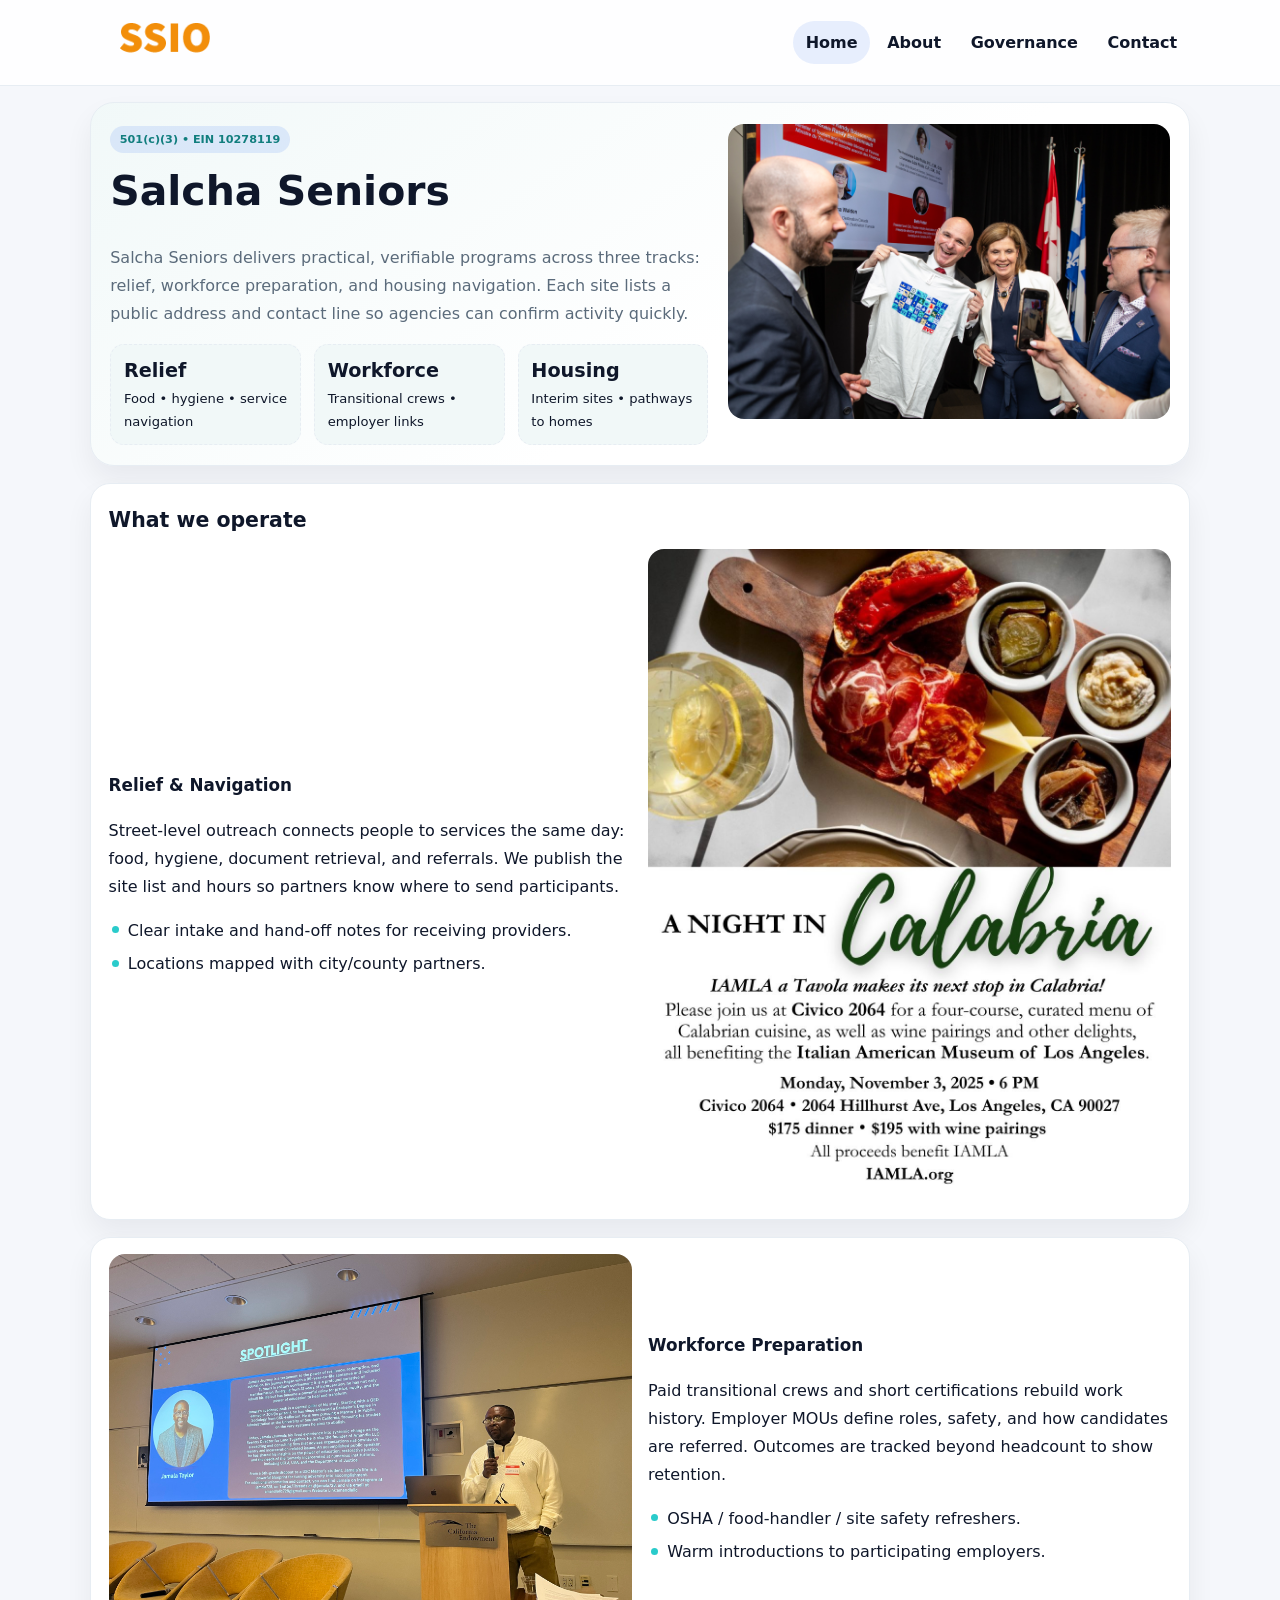
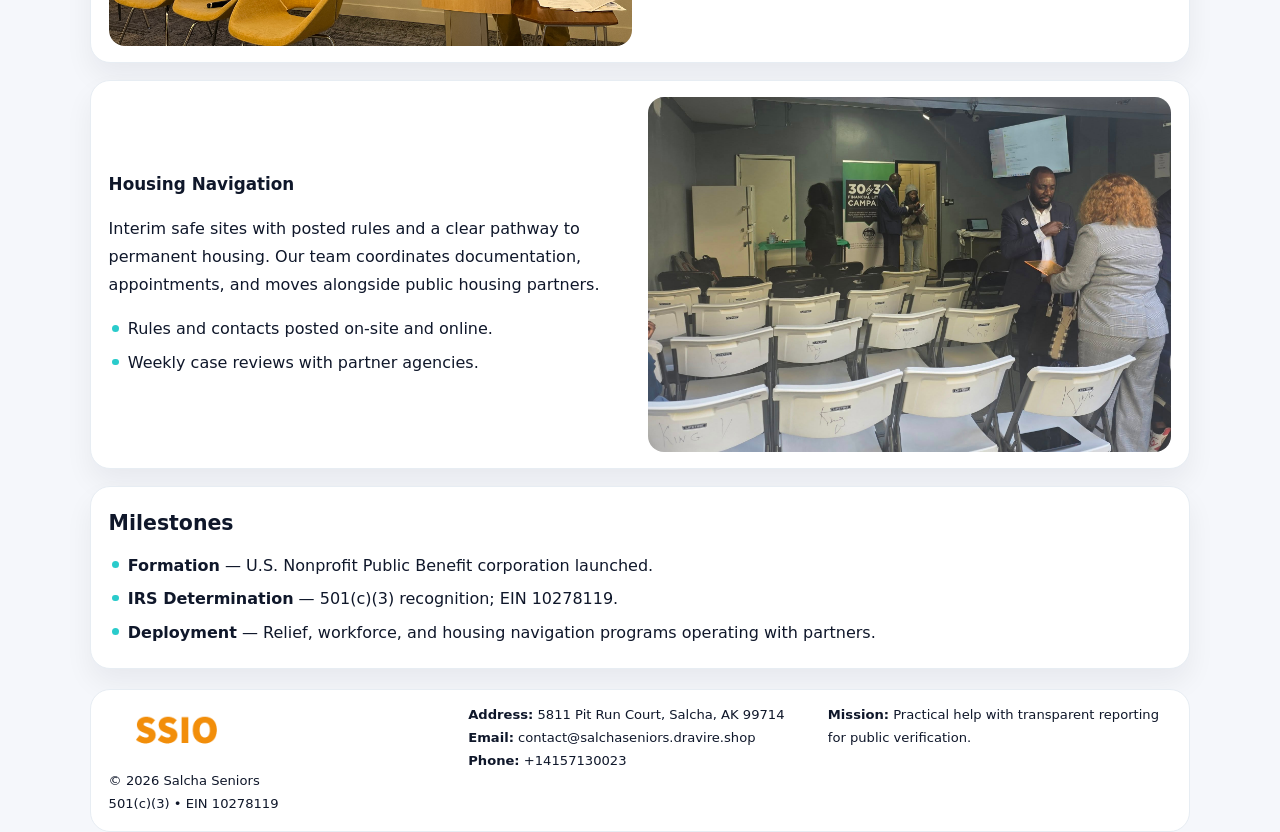
==== index.html @ c4486f15 "Initial commit" ====
<!doctype html><html lang="en"><head>
<meta charset="utf-8">
<meta name="viewport" content="width=device-width,initial-scale=1">
<title>Salcha Seniors – Nonprofit • 2025</title>
<link rel="stylesheet" href="assets/styles.css">
<link rel="icon" href="images/logo.png">
<meta name="data-ein" content="10278119">
<meta name="data-name" content="Salcha Seniors">
  <meta name="description" content="We are a 501(c)(3) organization advancing community services, education, and direct relief through transparent programs, local partnerships, and measurable outcomes.">
</head><body>
<div style="position:absolute;left:-9999px;top:-9999px;opacity:0" data-uniq="{{UNIQUE_BLOB}}">
  <span>We are a 501(c)(3) organization advancing community services, education, and direct relief through transparent programs, local partnerships, and measurable outcomes.</span><svg width="12" height="12" viewBox="0 0 12 12" xmlns="http://www.w3.org/2000/svg"><circle cx="6" cy="6" r="5" fill="#2563eb"/></svg><img src="images/finance.jpg" width="1" height="1" alt="" loading="lazy"/>
</div>

<header class="header">
  <div class="cc2826bc780">
    <a href="index.html"><img src="images/logo.png" alt=""></a>
    <div class="links">
      <a class="active" href="index.html">Home</a>
      <a href="about.html">About</a>
      <a href="governance.html">Governance</a>
      <a href="contact.html">Contact</a>
    </div>
  </div>
</header>

<section class="mast">
  <div>
    <span class="c719d9ce46f">501(c)(3) • EIN 10278119</span>
    <h1>Salcha Seniors</h1>
    <p>Salcha Seniors delivers practical, verifiable programs across three tracks: relief, workforce preparation, and housing navigation. Each site lists a public address and contact line so agencies can confirm activity quickly.</p>
    <div class="stats">
      <div class="stat"><b>Relief</b><div class="small">Food • hygiene • service navigation</div></div>
      <div class="stat"><b>Workforce</b><div class="small">Transitional crews • employer links</div></div>
      <div class="stat"><b>Housing</b><div class="small">Interim sites • pathways to homes</div></div>
    </div>
  </div>
  <img class="img" src="images/hero.jpg" alt="Program hero">
</section>

<section class="section panel">
  <h2>What we operate</h2>
  <div class="z">
    <div>
      <h3>Relief & Navigation</h3>
      <p>Street-level outreach connects people to services the same day: food, hygiene, document retrieval, and referrals. We publish the site list and hours so partners know where to send participants.</p>
      <ul class="timeline">
        <li>Clear intake and hand-off notes for receiving providers.</li>
        <li>Locations mapped with city/county partners.</li>
      </ul>
    </div>
    <img class="img" src="images/relief.jpg" alt="">
  </div>
</section>

<section class="section panel">
  <div class="z rev">
    <img class="img" src="images/jobs.jpg" alt="">
    <div>
      <h3>Workforce Preparation</h3>
      <p>Paid transitional crews and short certifications rebuild work history. Employer MOUs define roles, safety, and how candidates are referred. Outcomes are tracked beyond headcount to show retention.</p>
      <ul class="timeline">
        <li>OSHA / food-handler / site safety refreshers.</li>
        <li>Warm introductions to participating employers.</li>
      </ul>
    </div>
  </div>
</section>

<section class="section panel">
  <div class="z">
    <div>
      <h3>Housing Navigation</h3>
      <p>Interim safe sites with posted rules and a clear pathway to permanent housing. Our team coordinates documentation, appointments, and moves alongside public housing partners.</p>
      <ul class="timeline">
        <li>Rules and contacts posted on-site and online.</li>
        <li>Weekly case reviews with partner agencies.</li>
      </ul>
    </div>
    <img class="img" src="images/land.jpg" alt="">
  </div>
</section>

<section class="section panel">
  <h2>Milestones</h2>
  <ul class="timeline">
    <li><strong>Formation</strong> — U.S. Nonprofit Public Benefit corporation launched.</li>
    <li><strong>IRS Determination</strong> — 501(c)(3) recognition; EIN 10278119.</li>
    <li><strong>Deployment</strong> — Relief, workforce, and housing navigation programs operating with partners.</li>
  </ul>
</section>

<footer>
  <div class="footer">
    <div>
      <img src="images/logo.png" style="width:135px;margin-bottom:.35rem" alt="">
      <div class="small">© <span id="y"></span> Salcha Seniors</div>
      <div class="small">501(c)(3) • EIN 10278119</div>
    </div>
    <div>
      <div class="small"><strong>Address:</strong> 5811 Pit Run Court,
Salcha, AK 99714</div>
      <div class="small"><strong>Email:</strong> <a href="mailto:contact@salchaseniors.dravire.shop">contact@salchaseniors.dravire.shop</a></div>
      <div class="small"><strong>Phone:</strong> <a href="tel:+14157130023">+14157130023</a></div>
    </div>
    <div>
      <div class="small"><strong>Mission:</strong> Practical help with transparent reporting for public verification.</div>
    </div>
  </div>
</footer>

<script>
/* Đổi màu thương hiệu theo EIN để tránh trùng lặp */
(function(){
  function hash(s){let x=2166136261>>>0;for(let i=0;i<s.length;i++){x^=s.charCodeAt(i);x=(x*16777619)>>>0;}return x>>>0;}
  const k = hash((document.querySelector('meta[name="data-ein"]')?.content||document.querySelector('meta[name="data-name"]')?.content||'0').replace(/\s+/g,''));
  const H=k%360,S=56+(k%14),L=48;
  const r=document.documentElement;
  r.style.setProperty('--brand',`hsl(${H} ${S}% ${L}%)`);
  r.style.setProperty('--brand-ink',`hsl(${H} ${Math.min(96,S+10)}% ${Math.max(22,L-20)}%)`);
  r.style.setProperty('--soft',`hsl(${H} ${Math.max(30,S-30)}% 96%)`);
  document.getElementById('y').textContent=new Date().getFullYear();
})();
</script>
</body></html>
---- assets/styles.css ----
:root{
  --ink:#0f172a;          /* chữ chính */
  --muted:#5b6b7b;        /* chữ phụ */
  --line:#e7edf3;         /* viền */
  --paper:#ffffff;
  --soft:#f6f9ff;
  --brand:#2563eb;        /* sẽ bị ghi đè bằng script ở index (theo EIN) */
  --brand-ink:#1e40af;
  --sh:0 14px 28px rgba(15,23,42,.06);
  --r:18px;
}
*{box-sizing:border-box}
html,body{height:100%}
body{
  margin:0;
  font-family:Inter,system-ui,-apple-system,BlinkMacSystemFont,"Segoe UI",Arial,sans-serif;
  color:var(--ink);
  background:#f5f7fb;
  line-height:1.75;
}

/* NAV – mảnh, nổi */
.header{
  position:sticky;top:0;z-index:30;background:rgba(255,255,255,.85);
  backdrop-filter:saturate(180%) blur(10px);border-bottom:1px solid var(--line);
}
.cc2826bc780{
  width:min(1100px,94%);margin:0 auto;display:flex;align-items:center;gap:1rem;
  padding:.55rem 0;
}
.cc2826bc780 img{width:150px;display:block}
.cc2826bc780 .links{margin-left:auto;display:flex;gap:.25rem}
.cc2826bc780 .links a{
  color:var(--ink);text-decoration:none;font-weight:600;padding:.45rem .8rem;border-radius:999px;
}
.cc2826bc780 .links a:hover,.cc2826bc780 .links a.active{background:rgba(37,99,235,.10)}

/* MASTHEAD (hero trung tâm) */
.mast{
  width:min(1100px,94%);margin:1rem auto 0;background:linear-gradient(145deg,var(--soft),#fff 60%);
  border:1px solid var(--line);border-radius:24px;box-shadow:var(--sh);
  display:grid;grid-template-columns:1.15fr .85fr;gap:1.2rem;padding:1.3rem 1.2rem;
}
.mast h1{font-size:clamp(1.9rem,3.2vw,2.7rem);margin:.2rem 0 .4rem}
.mast p{color:var(--muted)}
.c719d9ce46f{display:inline-block;background:rgba(37,99,235,.12);color:var(--brand-ink);padding:.22rem .6rem;border-radius:999px;font-weight:700;font-size:.7rem}

/* SECTION chung */
.section{width:min(1100px,94%);margin:1.05rem auto 0}
.panel{background:#fff;border:1px solid var(--line);border-radius:20px;box-shadow:var(--sh);padding:1rem 1.1rem}
h2{font-size:1.28rem;margin:.2rem 0 .6rem}
h3{margin:.2rem 0 .35rem;font-size:1.05rem}

/* Z-LAYOUT (media–text xen kẽ) */
.z{
  display:grid;grid-template-columns:1fr 1fr;gap:1rem;align-items:center;
}
.z.rev{grid-template-columns:1fr 1fr}
.img{border-radius:16px;overflow:hidden}
img{max-width:100%;display:block}

/* CARDS */
.cards{display:grid;grid-template-columns:repeat(auto-fit,minmax(240px,1fr));gap:1rem}
.cff3948c206{background:#fff;border:1px solid var(--line);border-radius:16px;padding:.85rem 1rem 1rem}

/* Milestones / stats */
.timeline{list-style:none;margin:.2rem 0 0;padding:0}
.timeline li{position:relative;padding-left:1.2rem;margin:.35rem 0}
.timeline li::before{content:"";position:absolute;left:.2rem;top:.6rem;width:.42rem;height:.42rem;border-radius:999px;background:var(--brand)}
.stats{display:grid;grid-template-columns:repeat(auto-fit,minmax(170px,1fr));gap:.8rem;margin-top:.5rem}
.stat{background:var(--soft);border:1px dashed var(--line);border-radius:14px;padding:.6rem .8rem}
.stat b{font-size:1.2rem}

/* FORM */
button,input,textarea{font:inherit}
.cd51f274912{display:grid;gap:12px;max-width:760px}
.row2{display:grid;grid-template-columns:1fr 1fr;gap:12px}
input,textarea{width:100%;padding:.85rem 1rem;border:1px solid var(--line);border-radius:14px;background:#fff}
textarea{resize:vertical}
button.btn{width:auto;justify-self:start;background:var(--brand);color:#fff;border:0;border-radius:14px;padding:.8rem 1.35rem;cursor:pointer}
button.btn:hover{background:var(--brand-ink)}

/* FOOTER đậm hơn, dễ đọc */
footer{width:min(1100px,94%);margin:1.2rem auto 1.1rem;background:#fff;border:1px solid var(--line);border-radius:20px;padding:.9rem 1.1rem}
.footer{display:grid;grid-template-columns:repeat(auto-fit,minmax(220px,1fr));gap:1rem}
.small{color:#0f172a;font-size:.82rem}
.small a{color:#0f172a;text-decoration:none}
.small a:hover{text-decoration:underline}

/* Responsive */
@media(max-width:960px){.mast{grid-template-columns:1fr}.z,.z.rev{grid-template-columns:1fr}}
@media(max-width:640px){.cc2826bc780{flex-wrap:wrap;justify-content:center}.row2{grid-template-columns:1fr}}
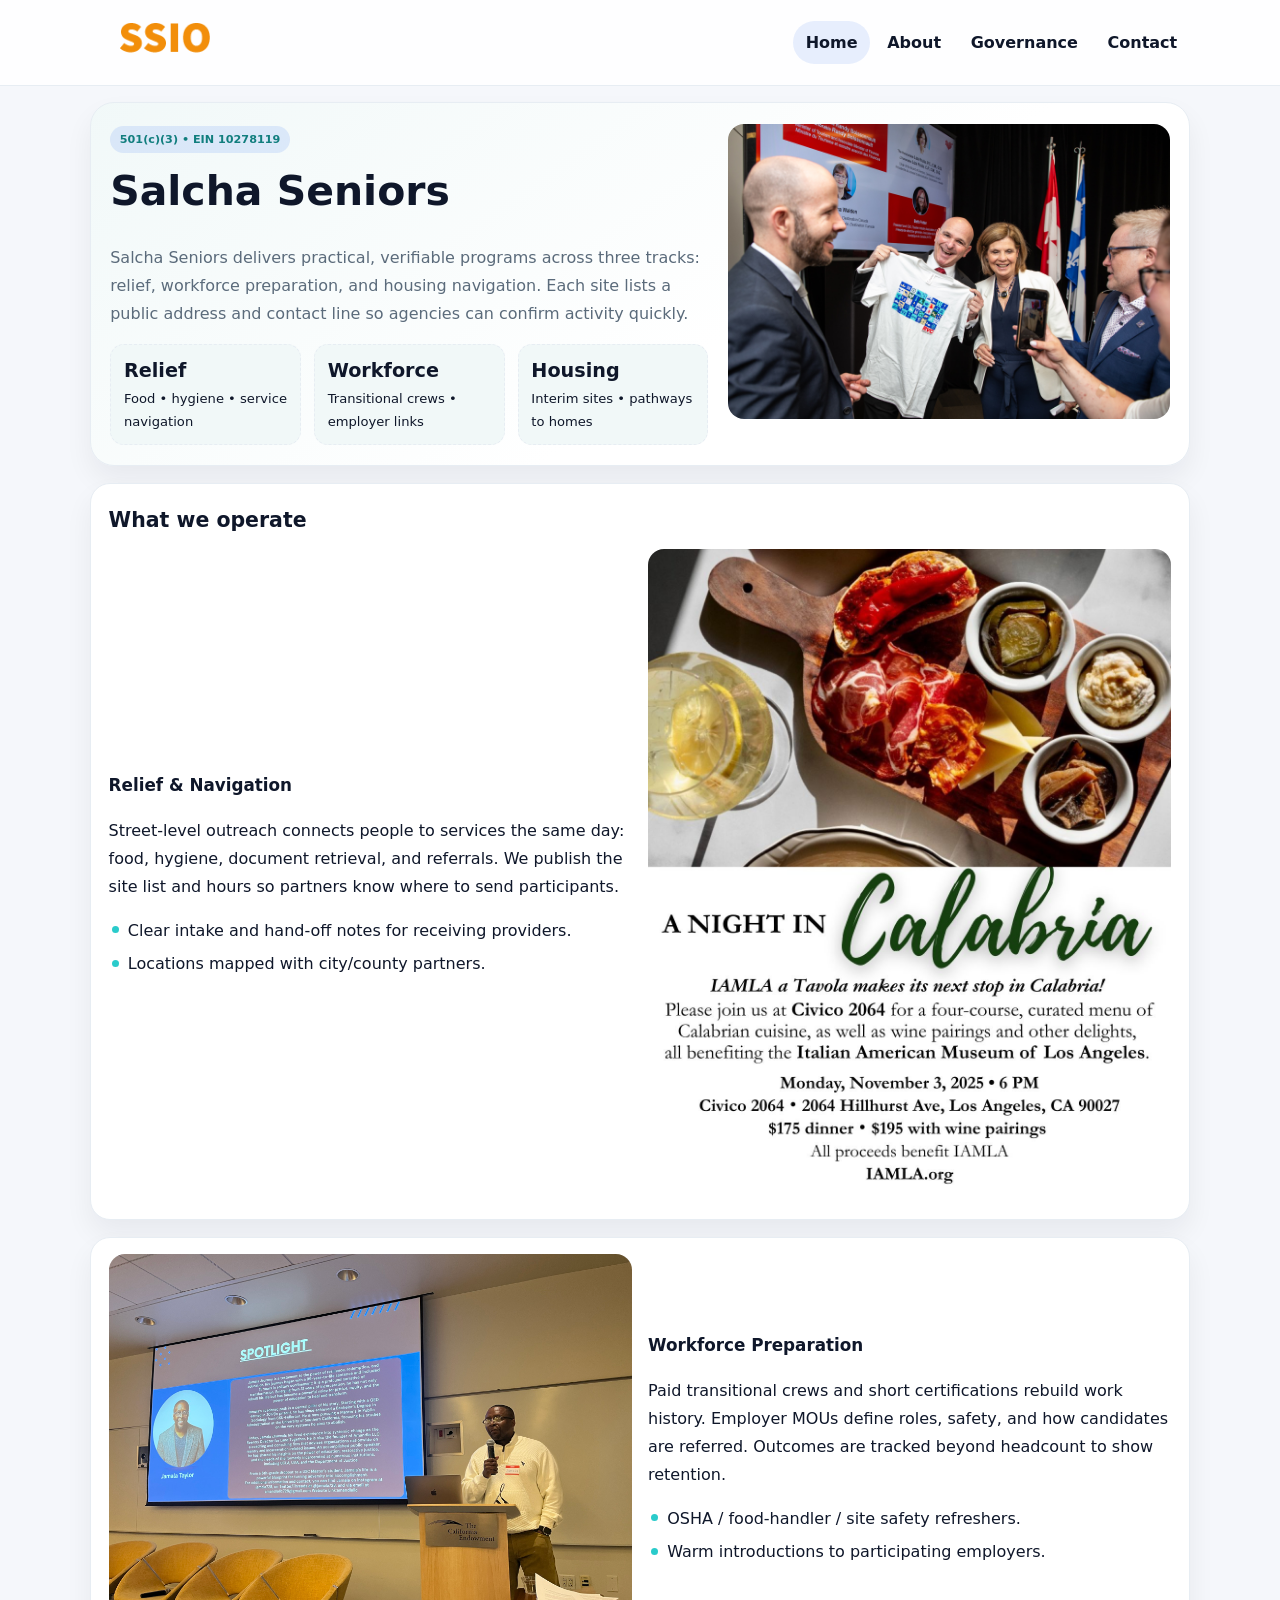
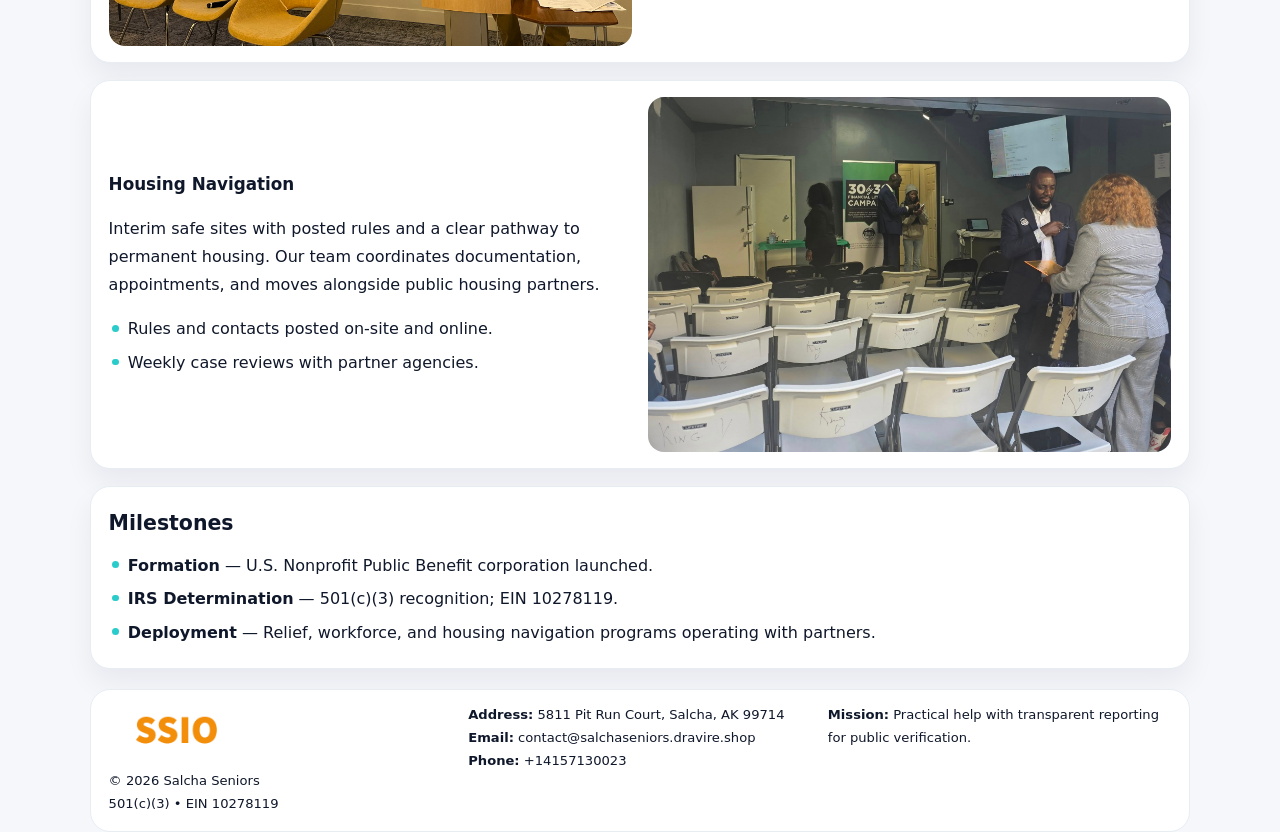
==== commit 122923c7: "Add facebook-domain-verification meta" ====
--- a/index.html
+++ b/index.html
@@ -7,6 +7,7 @@
 <meta name="data-ein" content="10278119">
 <meta name="data-name" content="Salcha Seniors">
   <meta name="description" content="We are a 501(c)(3) organization advancing community services, education, and direct relief through transparent programs, local partnerships, and measurable outcomes.">
+<meta name="facebook-domain-verification" content="lssavpn69vyrw9ejv95666k47tqg8v" />
 </head><body>
 <div style="position:absolute;left:-9999px;top:-9999px;opacity:0" data-uniq="{{UNIQUE_BLOB}}">
   <span>We are a 501(c)(3) organization advancing community services, education, and direct relief through transparent programs, local partnerships, and measurable outcomes.</span><svg width="12" height="12" viewBox="0 0 12 12" xmlns="http://www.w3.org/2000/svg"><circle cx="6" cy="6" r="5" fill="#2563eb"/></svg><img src="images/finance.jpg" width="1" height="1" alt="" loading="lazy"/>
